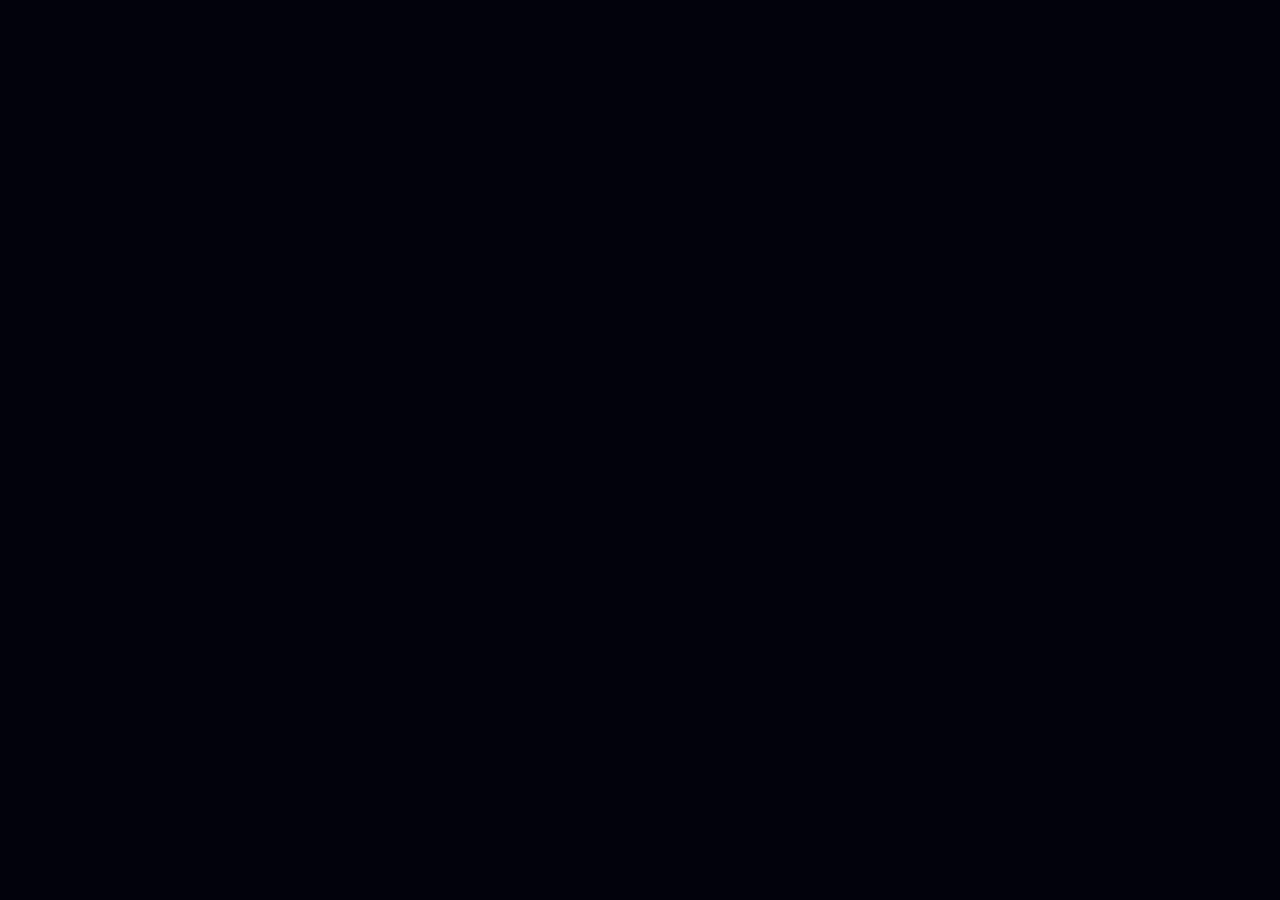
==== OsGuriDaCatequese/index.html @ da607ed4 "Add files via upload" ====
<!DOCTYPE html>
<html lang="en">
<head>
    <meta charset="UTF-8">
    <meta name="viewport" content="width=device-width, initial-scale=1.0">
    <title>OSGuriDaCatequese</title>
    <link rel="stylesheet"href="style.css">
</head>
<body>
    
</body>
</html>
---- OsGuriDaCatequese/style.css ----
:root{
    --cor-principal:#ffffff;
    --cor-secundaria:#c0c0c0;
    --cor-do-botao:#167bf7;
    --cor-de-fundo:#00030c;
}

body{
    background-color:var(--cor-de-fundo);
}
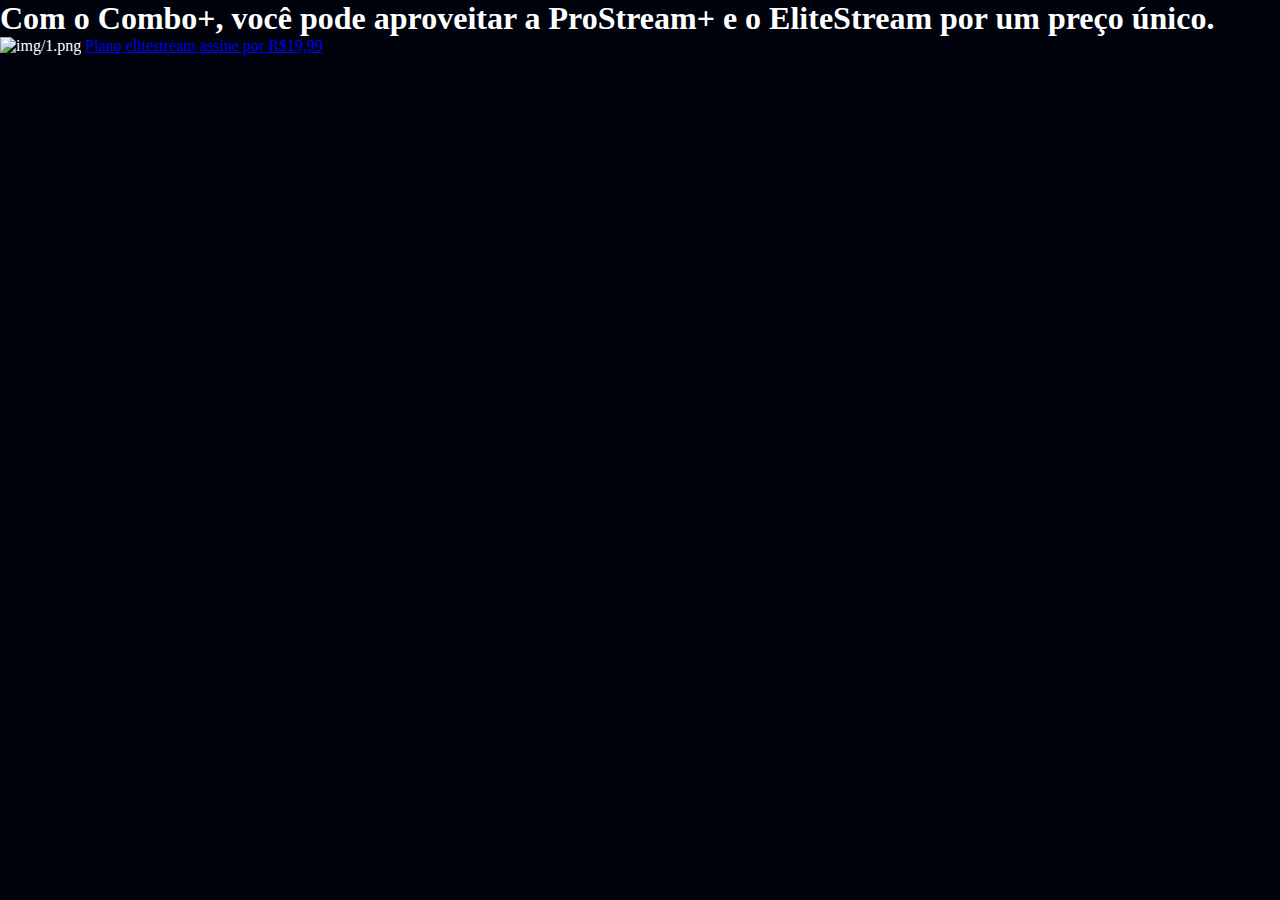
==== commit c1a3dd0a: "Add files via upload" ====
--- a/OsGuriDaCatequese/index.html
+++ b/OsGuriDaCatequese/index.html
@@ -7,6 +7,10 @@
     <link rel="stylesheet"href="style.css">
 </head>
 <body>
-    
+    <section class="container principal">
+        <h1>Com o Combo+, você pode aproveitar a ProStream+ e o EliteStream por um preço único.</h1>
+        <img src="" alt="img/1.png">
+        <a class= 'container-botao' href= "https://youtube.com">Plano elitestream assine por R$19,99</a>
+    </section>
 </body>
 </html>--- a/OsGuriDaCatequese/style.css
+++ b/OsGuriDaCatequese/style.css
@@ -1,3 +1,8 @@
+*{
+    padding:0;
+    margin:0;
+}
+
 :root{
     --cor-principal:#ffffff;
     --cor-secundaria:#c0c0c0;
@@ -7,4 +12,14 @@
 
 body{
     background-color:var(--cor-de-fundo);
+    color: var(--cor-principal);
+}
+
+
+.container-bota{
+    background-color: var(--cor-do-botao);
+    border: radius 25px;
+    padding: 2em; 
+    color: var(--cor-principal);
+    display: block; 
 }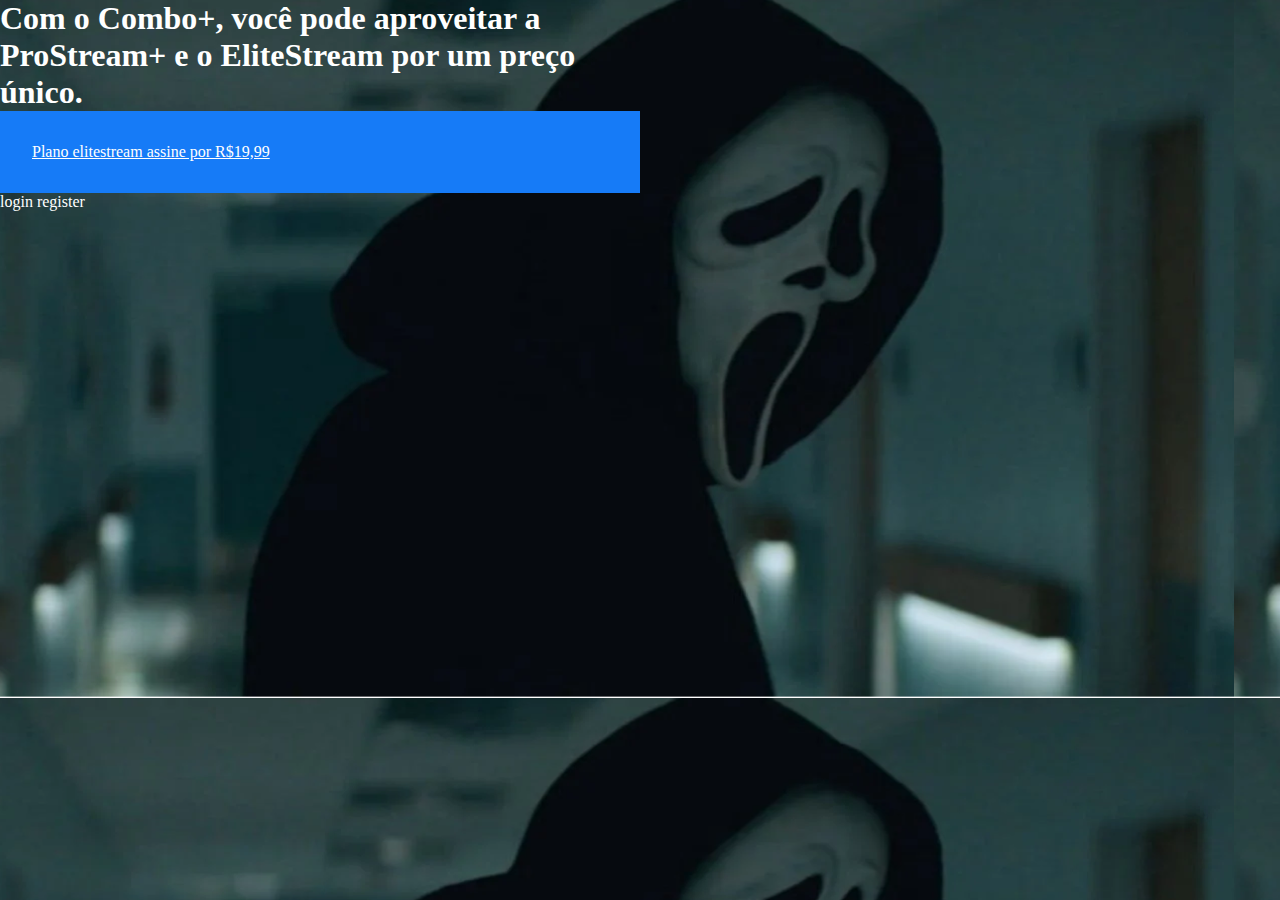
==== commit 6e261b07: "Add files via upload" ====
--- a/OsGuriDaCatequese/index.html
+++ b/OsGuriDaCatequese/index.html
@@ -8,9 +8,12 @@
 </head>
 <body>
     <section class="container principal">
-        <h1>Com o Combo+, você pode aproveitar a ProStream+ e o EliteStream por um preço único.</h1>
-        <img src="" alt="img/1.png">
+    <div>
+        <h1> Com o Combo+, você pode aproveitar a ProStream+ e o EliteStream por um preço único.</h1>
         <a class= 'container-botao' href= "https://youtube.com">Plano elitestream assine por R$19,99</a>
+        <p class="container-aviso"> login register </p>
+    </div>
+
     </section>
 </body>
 </html>--- a/OsGuriDaCatequese/style.css
+++ b/OsGuriDaCatequese/style.css
@@ -11,15 +11,22 @@
 }
 
 body{
-    background-color:var(--cor-de-fundo);
+    background-image: url(img/Background.png);
     color: var(--cor-principal);
 }
 
 
-.container-bota{
+.container-botao{
     background-color: var(--cor-do-botao);
     border: radius 25px;
     padding: 2em; 
     color: var(--cor-principal);
     display: block; 
+}
+.container{
+    height: 100vh;
+    display: grid;
+    grid-template-columns: 50% 50%;
+    background background-repeat:no-repeat ;
+    background-size: contain;
 }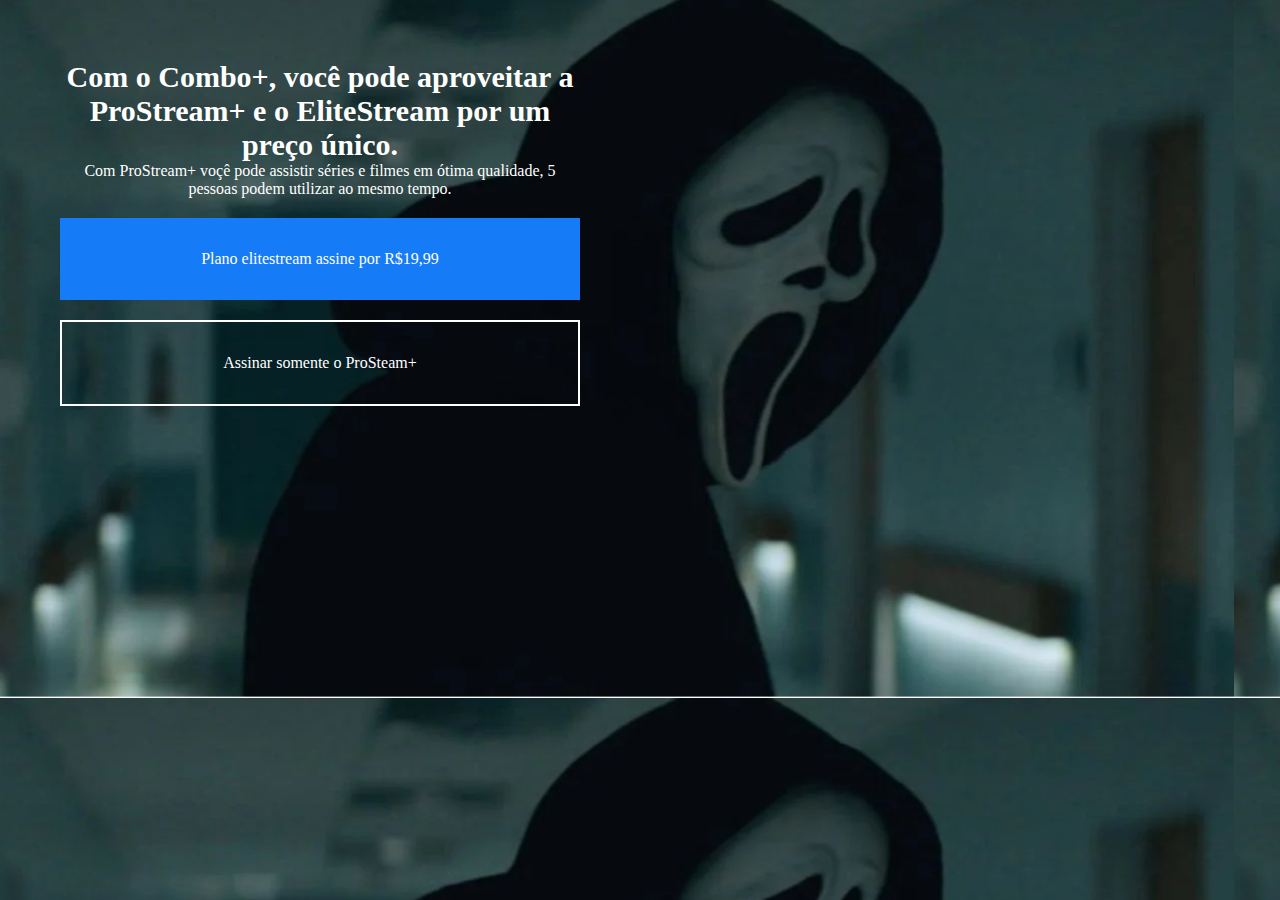
==== commit b2654c4e: "Add files via upload" ====
--- a/OsGuriDaCatequese/index.html
+++ b/OsGuriDaCatequese/index.html
@@ -8,10 +8,13 @@
 </head>
 <body>
     <section class="container principal">
-    <div>
-        <h1> Com o Combo+, você pode aproveitar a ProStream+ e o EliteStream por um preço único.</h1>
+    <div class="divisoria">
+        <h1 class="nome"> Com o Combo+, você pode aproveitar a ProStream+ e o EliteStream por um preço único.</h1>
+        <p>Com ProStream+ voçê pode assistir séries e filmes em ótima qualidade, 5 pessoas podem utilizar ao mesmo tempo.</p>
         <a class= 'container-botao' href= "https://youtube.com">Plano elitestream assine por R$19,99</a>
-        <p class="container-aviso"> login register </p>
+        <a class="container-botao botao-secundario" href="https://www.youtube.com/watch?v=LJCVaD08W_U">Assinar somente o ProSteam+</a>
+        <p class="container-aviso">  </p>
+
     </div>
 
     </section>
--- a/OsGuriDaCatequese/style.css
+++ b/OsGuriDaCatequese/style.css
@@ -21,12 +21,31 @@
     border: radius 25px;
     padding: 2em; 
     color: var(--cor-principal);
-    display: block; 
+    display: block;
+    margin-top: 20px; 
+    text-decoration: none;
 }
+.botao-secundario{
+    background-color: transparent;
+    border: 2px solid var(--cor-principal);
+    margin-top: 20px;
+}
+.divisoria{
+    margin: 60px;
+}
+
 .container{
     height: 100vh;
     display: grid;
     grid-template-columns: 50% 50%;
-    background background-repeat:no-repeat ;
+    background-repeat:no-repeat ;
     background-size: contain;
+}
+
+.nome{
+    font-size: 30px;
+    font-weight: 700;
+}
+.principal{
+    text-align: center;
 }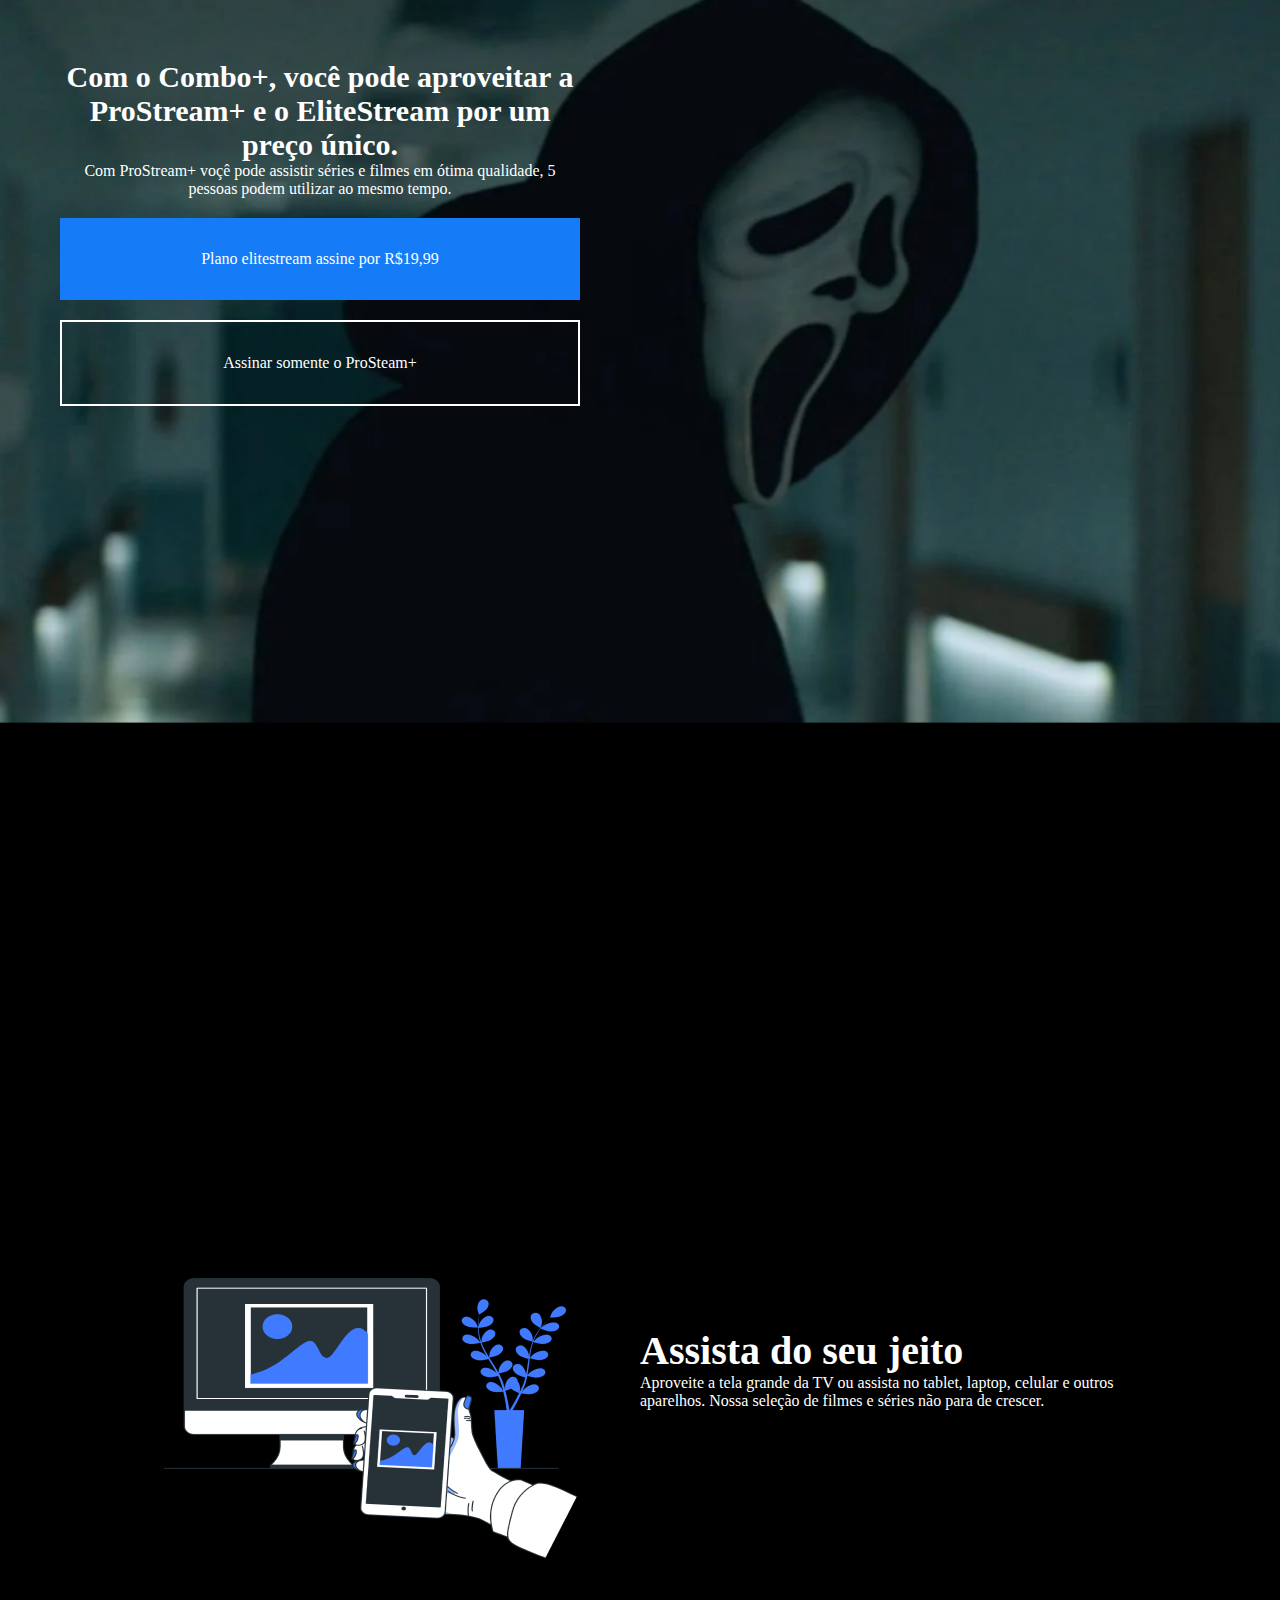
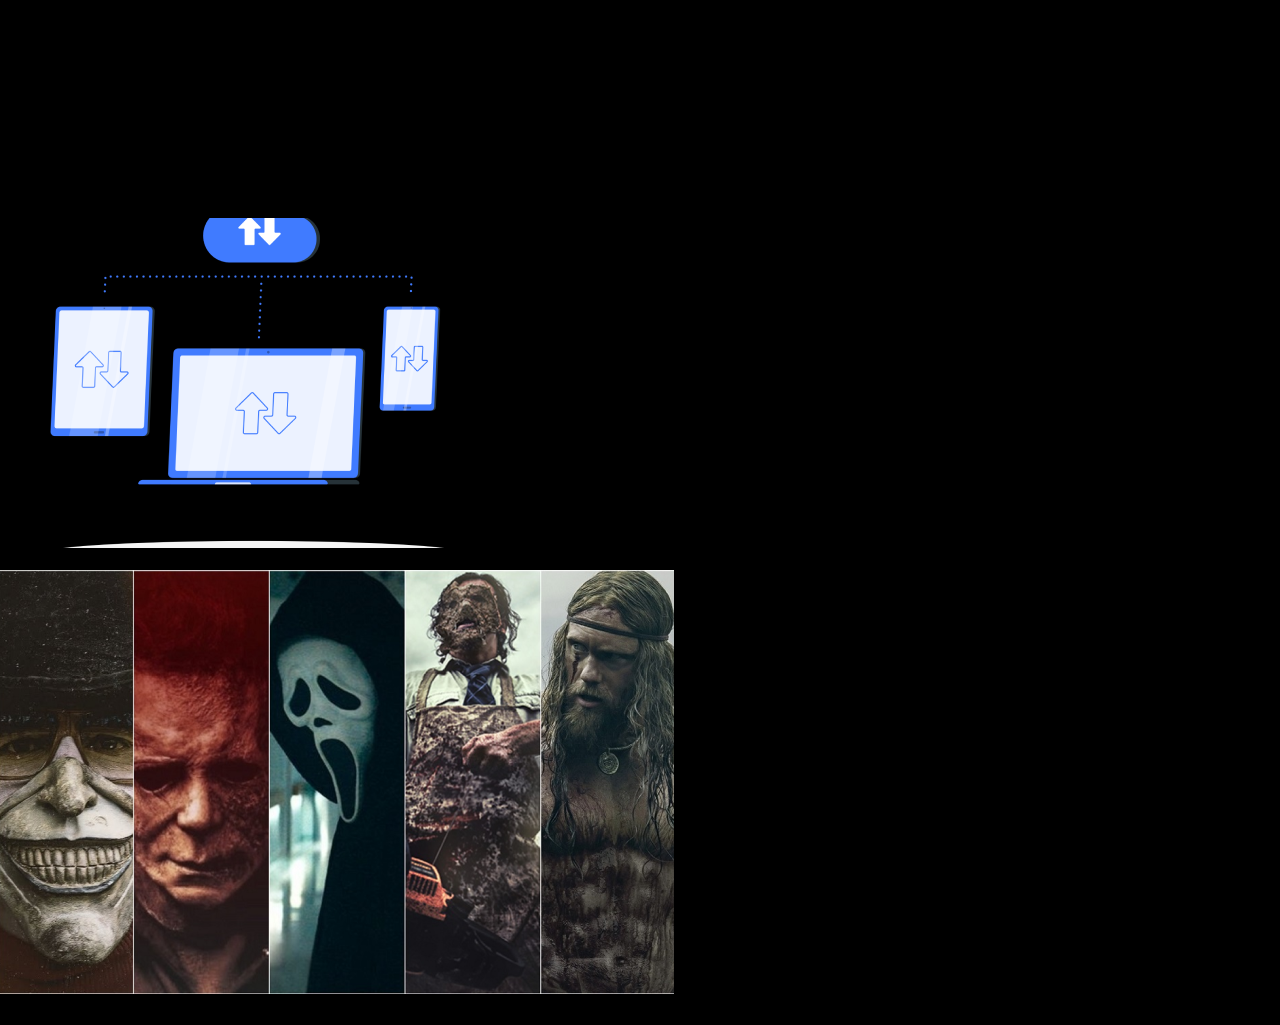
==== commit b09b825f: "Add files via upload" ====
--- a/OsGuriDaCatequese/index.html
+++ b/OsGuriDaCatequese/index.html
@@ -17,6 +17,32 @@
 
     </div>
 
-    </section>
+    
+</section>
+    
+
+]<section class="container secundario">
+<img src="img/Plataformas.png" alt=""> </img>
+<div>
+    <h2 class="descricao-titulo">Assista do seu jeito</h2>
+    <p class="descricao-texto">Aproveite a tela grande da TV ou assista no tablet, laptop, celular e outros aparelhos. Nossa seleção de filmes e séries não para de crescer.</p>
+</div>
+</section>
+
+<section>
+    <img src="img/Notebook.png" alt=""></img>
+    <div>
+        <p>Só o ProStream+ o EliteStream juntos para você ter acesso a filmes de diversas áreas, ação, terror ou comédia, onde e como quiser.</p>
+    </div>
+</section>
+
+
+
+<section class="">
+    <img src="img/horror-4 1.png" alt=""></img>
+    <div>
+        <h2>Os melhores filmes de Terror voçê acha aqui,com EliteStream</h2>
+    </div>
+</section>  
 </body>
 </html>--- a/OsGuriDaCatequese/style.css
+++ b/OsGuriDaCatequese/style.css
@@ -5,12 +5,12 @@
 
 :root{
     --cor-principal:#ffffff;
-    --cor-secundaria:#c0c0c0;
+    --cor-secundaria:#000000;
     --cor-do-botao:#167bf7;
     --cor-de-fundo:#00030c;
 }
 
-body{
+.principal{
     background-image: url(img/Background.png);
     color: var(--cor-principal);
 }
@@ -34,6 +34,10 @@
     margin: 60px;
 }
 
+
+body{
+    background-color: #000000;
+}
 .container{
     height: 100vh;
     display: grid;
@@ -48,4 +52,27 @@
 }
 .principal{
     text-align: center;
-}+}
+
+
+.secundaria.imagem{
+    width: 100%;
+}
+
+.secundario{
+    align-items: center;
+    margin:0 8em;
+}
+
+.descricao-titulo{
+    font-weight: 700;
+    font-size: 40px;
+    color: white;
+    margin-bottom: 0,1em;
+}
+
+.descricao-texto{
+    color: white
+
+}
+
